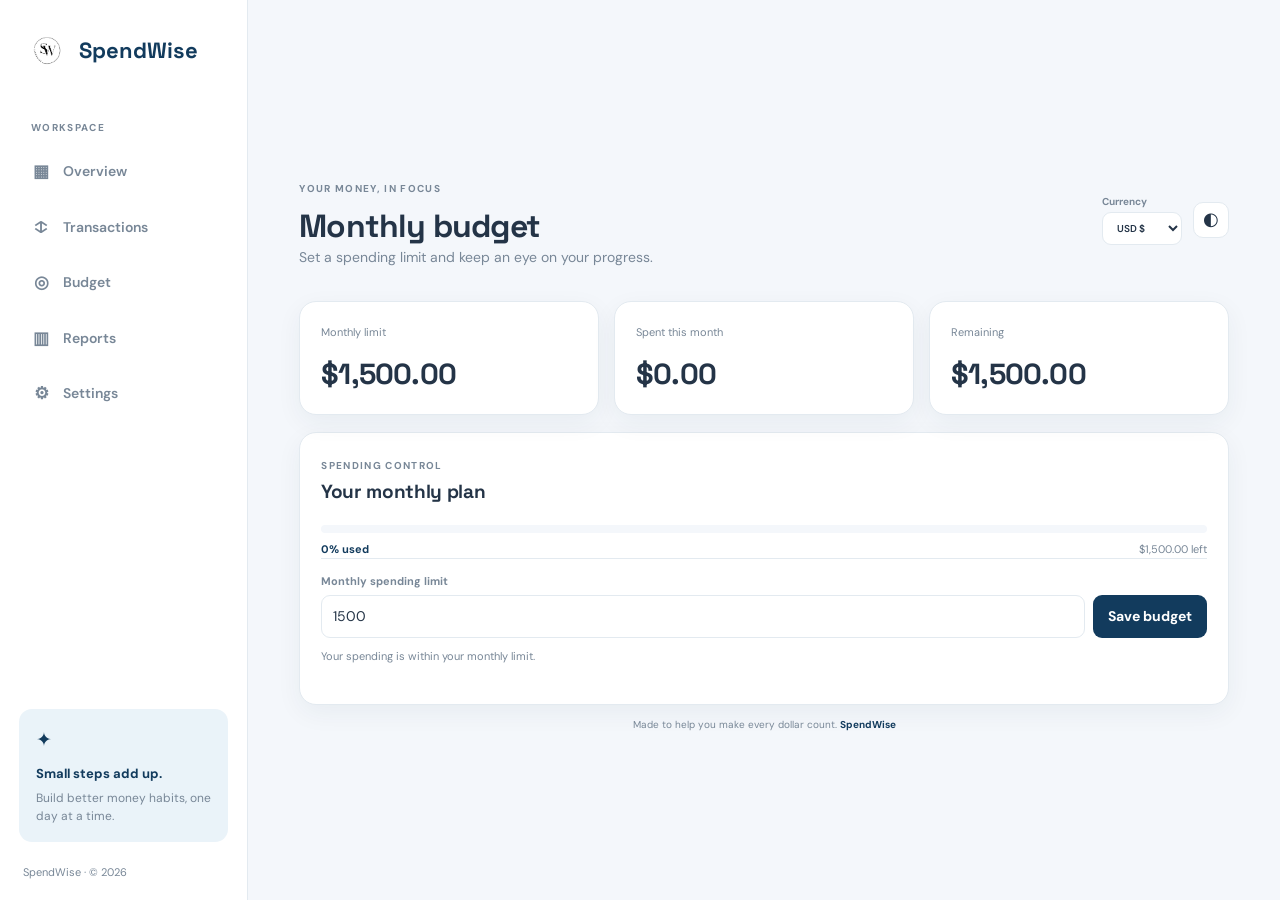
==== budget.html @ ab78cfbf "Create dedicated SpendWise budget page" ====
<!doctype html><html lang="en"><head><meta charset="utf-8"><meta name="viewport" content="width=device-width, initial-scale=1"><meta name="theme-color" content="#123b5d"><title>Monthly budget | SpendWise</title><link rel="icon" href="./Assets/Logo.jpg"><link rel="preconnect" href="https://fonts.googleapis.com"><link rel="preconnect" href="https://fonts.gstatic.com" crossorigin><link href="https://fonts.googleapis.com/css2?family=DM+Sans:wght@400;500;600;700&family=Space+Grotesk:wght@500;600;700&display=swap" rel="stylesheet"><link rel="stylesheet" href="./styles.css"><script src="./js/app.js" defer></script><script src="./js/budget.js" defer></script></head><body><div class="app-shell"><aside class="sidebar"><a class="brand" href="./index.html"><img src="./Assets/Logo.jpg" alt="" width="42" height="42"><span>SpendWise</span></a><div class="nav-caption">WORKSPACE</div><nav class="navigation" aria-label="Main navigation"><a class="nav-link" href="./index.html"><span>▦</span> Overview</a><a class="nav-link" href="./transactions.html"><span>↕</span> Transactions</a><a class="nav-link" href="./budget.html"><span>◎</span> Budget</a><a class="nav-link" href="./reports.html"><span>▥</span> Reports</a><a class="nav-link" href="./settings.html"><span>⚙</span> Settings</a></nav><div class="sidebar-bottom"><div class="sidebar-note"><span class="note-icon">✦</span><strong>Small steps add up.</strong><p>Build better money habits, one day at a time.</p></div><div class="sidebar-footer">SpendWise · © <span id="currentYear"></span></div></div></aside><main class="main-content"><header class="topbar"><div><p class="eyebrow">YOUR MONEY, IN FOCUS</p><h1>Monthly budget</h1><p class="page-subtitle">Set a spending limit and keep an eye on your progress.</p></div><div class="topbar-actions"><label class="currency-control"><span>Currency</span><select id="currencySelect"><option value="USD">USD $</option><option value="KES">KES KSh</option><option value="SSP">SSP £</option><option value="EUR">EUR €</option><option value="GBP">GBP £</option></select></label><button class="icon-button theme-button" id="themeToggle" type="button" aria-label="Toggle dark theme">◐</button></div></header><section class="summary-grid"><article class="summary-card"><span class="muted">Monthly limit</span><strong id="budgetLimit"></strong></article><article class="summary-card"><span class="muted">Spent this month</span><strong id="budgetSpent"></strong></article><article class="summary-card"><span class="muted">Remaining</span><strong id="budgetRemaining"></strong></article></section><section class="panel"><div class="panel-heading"><div><span class="eyebrow">SPENDING CONTROL</span><h2>Your monthly plan</h2></div></div><div class="progress-track"><span id="budgetProgress"></span></div><div class="progress-meta"><strong id="budgetPercent"></strong><span id="budgetStatus"></span></div><form id="budgetForm" class="budget-form"><label for="budgetInput">Monthly spending limit</label><div class="inline-form"><input id="budgetInput" type="number" min="0" step="0.01" required><button class="button button-primary" type="submit">Save budget</button></div></form><p class="budget-message" id="budgetMessage"></p></section><footer class="main-footer">Made to help you make every dollar count. <span>SpendWise</span></footer></main></div><div class="toast" id="toast" role="status" aria-live="polite"></div></body></html>
---- styles.css ----
:root{--navy:#123b5d;--blue:#2878b5;--blue-soft:#eaf3f9;--bg:#f4f7fb;--surface:#fff;--text:#243447;--muted:#788797;--border:#e3eaf0;--green:#16866a;--red:#d65a5a;--shadow:0 8px 26px rgba(22,54,79,.055);--radius:17px;color-scheme:light}
:root[data-theme="dark"]{--navy:#a6d5f2;--blue:#5aa9d9;--blue-soft:#1c3546;--bg:#101a23;--surface:#192733;--text:#e7eef4;--muted:#9eafbd;--border:#30414e;--green:#5cc6a2;--red:#f18a8a;--shadow:0 8px 26px rgba(0,0,0,.16);color-scheme:dark}
*{box-sizing:border-box}html{scroll-behavior:smooth}body{margin:0;background:var(--bg);color:var(--text);font-family:"DM Sans",sans-serif;font-size:14px;line-height:1.5}button,input,select,textarea{font:inherit}button{cursor:pointer}button:focus-visible,a:focus-visible,input:focus-visible,select:focus-visible,textarea:focus-visible{outline:3px solid color-mix(in srgb,var(--blue) 40%,transparent);outline-offset:2px}.app-shell{min-height:100vh;display:grid;grid-template-columns:248px minmax(0,1fr)}.sidebar{position:sticky;top:0;height:100vh;padding:29px 19px 20px;background:var(--surface);border-right:1px solid var(--border);display:flex;flex-direction:column}.brand{display:flex;align-items:center;gap:11px;margin:0 0 49px 7px;color:var(--navy);font:700 22px "Space Grotesk",sans-serif;text-decoration:none}.brand img{border-radius:12px;object-fit:cover}.nav-caption,.eyebrow{font-size:10px;font-weight:700;letter-spacing:1.35px;color:var(--muted)}.nav-caption{padding:0 12px;margin-bottom:12px}.navigation{display:grid;gap:6px}.nav-link{display:flex;align-items:center;gap:13px;padding:12px 13px;border-radius:10px;text-decoration:none;color:var(--muted);font-weight:600;transition:.18s}.nav-link span{width:18px;text-align:center;font-size:17px}.nav-link:hover,.nav-link.active{background:var(--blue-soft);color:var(--navy)}.sidebar-bottom{margin-top:auto}.sidebar-note{padding:17px;background:var(--blue-soft);border-radius:13px;color:var(--navy)}.note-icon{display:block;font-size:19px;margin-bottom:8px}.sidebar-note strong{font-size:13px}.sidebar-note p{margin:5px 0 0;color:var(--muted);font-size:12px}.sidebar-footer{margin:22px 4px 0;color:var(--muted);font-size:11px}.main-content{width:min(1440px,100%);margin:auto;padding:37px clamp(22px,4vw,58px) 22px}.topbar{display:flex;justify-content:space-between;align-items:center;gap:20px;margin-bottom:33px}.topbar h1{margin:5px 0 1px;font:700 clamp(25px,3vw,32px) "Space Grotesk",sans-serif;letter-spacing:-.8px}.wave{color:#d9a441;font-size:22px}.page-subtitle{margin:0;color:var(--muted)}.topbar-actions{display:flex;align-items:center;gap:11px}.currency-control{display:grid;gap:3px;color:var(--muted);font-size:10px;font-weight:700}.currency-control select{border:1px solid var(--border);background:var(--surface);color:var(--text);padding:8px 10px;border-radius:9px;font-weight:600}.button{border:0;border-radius:9px;padding:10px 15px;font-weight:700;transition:transform .15s,filter .15s}.button:hover{filter:brightness(.97);transform:translateY(-1px)}.button-primary{background:var(--navy);color:white}.button-secondary{background:var(--blue-soft);color:var(--navy)}.icon-button{width:36px;height:36px;border:1px solid var(--border);border-radius:10px;background:var(--surface);color:var(--text);font-size:20px;display:inline-grid;place-items:center}.theme-button{font-size:18px}.month-toolbar{display:flex;justify-content:space-between;align-items:center;margin-bottom:16px}.month-toolbar h2,.panel h2{font:700 19px "Space Grotesk",sans-serif;margin:4px 0 0;letter-spacing:-.35px}.month-controls{display:flex;gap:7px}.summary-grid{display:grid;grid-template-columns:repeat(3,minmax(0,1fr));gap:15px;margin-bottom:17px}.summary-card,.panel{background:var(--surface);border:1px solid var(--border);border-radius:var(--radius);box-shadow:var(--shadow)}.summary-card{padding:19px 21px;min-width:0}.summary-top{display:flex;justify-content:space-between;align-items:center;color:var(--muted);font-weight:600;font-size:12px}.summary-icon{width:32px;height:32px;display:grid;place-items:center;border-radius:10px;background:var(--blue-soft);color:var(--navy);font-size:17px}.income-icon{background:#e7f5ef;color:#16866a}.expense-icon{background:#fff0ee;color:#d65a5a}.summary-card>strong{display:block;margin:13px 0 3px;font:700 clamp(23px,3vw,29px) "Space Grotesk",sans-serif;letter-spacing:-.8px;overflow-wrap:anywhere}.summary-card p{margin:0;color:var(--muted);font-size:11px}.balance-card{background:var(--navy);border-color:var(--navy);color:#fff}.balance-card .summary-top,.balance-card p{color:#d5e4ee}.balance-card .summary-icon{background:rgba(255,255,255,.14);color:#fff}.balance-card.negative{background:#773d46;border-color:#773d46}.content-grid{display:grid;grid-template-columns:minmax(0,1fr) minmax(0,1.35fr);gap:17px;margin-bottom:17px}.panel{padding:21px;min-width:0}.panel-heading{display:flex;align-items:center;justify-content:space-between;gap:10px;margin-bottom:21px}.panel-icon{color:var(--blue);font-size:22px}.budget-numbers{display:flex;justify-content:space-between;gap:10px;margin-bottom:12px}.budget-numbers div{display:grid;gap:3px}.budget-numbers strong{font:700 19px "Space Grotesk",sans-serif}.muted{color:var(--muted);font-size:11px}.align-right{text-align:right}.progress-track,.mini-track{height:8px;border-radius:99px;background:var(--bg);overflow:hidden}.progress-track span{display:block;height:100%;width:0;border-radius:99px;background:var(--green);transition:width .25s}.progress-track span.over{background:var(--red)}.progress-meta{display:flex;justify-content:space-between;margin-top:8px;font-size:11px}.progress-meta strong{color:var(--navy)}.progress-meta span,.budget-message{color:var(--muted)}.budget-message{font-size:11px;margin:10px 0 18px}.budget-form{border-top:1px solid var(--border);padding-top:14px}.budget-form label,.modal-card label{display:block;margin:0 0 6px;font-size:11px;font-weight:700;color:var(--muted)}.inline-form{display:flex;gap:8px}.inline-form input,.modal-card input,.modal-card select,.modal-card textarea,.transaction-tools input,.transaction-tools select{min-width:0;width:100%;padding:10px 11px;border:1px solid var(--border);border-radius:9px;background:var(--surface);color:var(--text)}.inline-form input{flex:1}.inline-form button{white-space:nowrap}.chart-legend{font-size:11px;color:var(--muted)}.chart-legend i{display:inline-block;width:7px;height:7px;background:var(--blue);border-radius:50%;margin-right:5px}.chart-wrap{height:164px;position:relative}.spending-chart{height:100%;display:flex;align-items:flex-end;gap:3px;border-bottom:1px solid var(--border);padding:8px 0 0}.chart-column{height:100%;flex:1;min-width:0;display:flex;flex-direction:column;justify-content:flex-end;align-items:center;gap:5px}.chart-bar{display:block;width:min(100%,13px);min-height:0;background:linear-gradient(180deg,var(--blue),#75b5dc);border-radius:4px 4px 1px 1px}.chart-column small{height:13px;color:var(--muted);font-size:8px}.chart-empty{position:absolute;inset:25px 0 25px;display:grid;place-items:center;text-align:center;color:var(--muted);font-size:11px;pointer-events:none}.chart-empty[hidden]{display:none}.chart-footnote{color:var(--muted);font-size:10px;margin:10px 0 0}.lower-grid{grid-template-columns:minmax(0,.85fr) minmax(0,1.5fr)}.category-breakdown{display:grid;gap:15px}.category-row{display:grid;gap:7px}.category-meta{display:flex;justify-content:space-between;gap:10px;font-size:11px}.category-meta strong{font-weight:700}.mini-track{height:6px}.mini-track span{display:block;height:100%;border-radius:99px;background:var(--blue)}.empty-inline{margin:0}.transaction-heading{align-items:flex-start;margin-bottom:15px}.transaction-heading .muted{display:block;margin-top:3px}.text-button{border:0;background:none;padding:5px;color:var(--blue);font-size:11px;font-weight:700}.text-button:hover{text-decoration:underline}.transaction-tools{display:flex;gap:8px;margin-bottom:7px}.transaction-tools input{flex:1}.transaction-tools select{width:auto}.transaction-list{display:grid}.transaction-row{display:grid;grid-template-columns:35px minmax(0,1fr) auto auto;align-items:center;gap:10px;padding:11px 0;border-bottom:1px solid var(--border)}.transaction-icon{width:34px;height:34px;border-radius:10px;display:grid;place-items:center;background:var(--bg);font-size:16px}.transaction-description{display:grid;min-width:0;gap:2px}.transaction-description strong{font-size:11px;overflow:hidden;text-overflow:ellipsis;white-space:nowrap}.transaction-description span{font-size:10px;color:var(--muted)}.transaction-amount{font-size:11px;white-space:nowrap}.transaction-amount.income{color:var(--green)}.transaction-amount.expense{color:var(--red)}.transaction-actions{display:flex;gap:3px}.transaction-actions .icon-button{width:27px;height:27px;font-size:14px;border:0;background:transparent}.danger-text{color:var(--red)!important}.empty-state{padding:23px 10px;text-align:center}.empty-state[hidden]{display:none}.empty-state>span{font-size:25px;color:var(--blue)}.empty-state strong{display:block;margin-top:6px}.empty-state p{color:var(--muted);font-size:11px}.list-footer{display:flex;justify-content:flex-end;padding-top:9px}.main-footer{text-align:center;color:var(--muted);font-size:10px;padding:12px}.main-footer span{color:var(--navy);font-weight:700}.transaction-modal{border:0;padding:0;background:transparent;width:min(490px,calc(100% - 28px));max-width:none;color:var(--text)}.transaction-modal::backdrop{background:rgba(11,25,37,.55);backdrop-filter:blur(3px)}.modal-card{background:var(--surface);border:1px solid var(--border);border-radius:18px;padding:24px;box-shadow:0 20px 70px rgba(0,0,0,.2);display:grid;gap:9px}.modal-heading{display:flex;align-items:center;justify-content:space-between;margin-bottom:9px}.modal-heading h2{font:700 21px "Space Grotesk",sans-serif;margin:4px 0 0}.modal-card input,.modal-card select,.modal-card textarea{margin-bottom:5px}.modal-card textarea{resize:vertical}.form-row{display:grid;grid-template-columns:1fr 1fr;gap:10px}.modal-actions{display:flex;justify-content:flex-end;gap:8px;margin-top:10px}.toast{position:fixed;bottom:22px;left:50%;transform:translate(-50%,20px);opacity:0;pointer-events:none;background:var(--navy);color:white;padding:11px 17px;border-radius:10px;box-shadow:var(--shadow);font-size:12px;transition:.2s;z-index:10}.toast.show{opacity:1;transform:translate(-50%,0)}
@media(min-width:1500px){.main-content{padding-top:48px}.summary-card{padding:23px 25px}.panel{padding:25px}}
@media(max-width:1050px){.app-shell{grid-template-columns:210px minmax(0,1fr)}.sidebar{padding-inline:14px}.content-grid,.lower-grid{grid-template-columns:1fr}.chart-wrap{height:180px}.main-content{padding-inline:25px}}
@media(max-width:700px){.app-shell{display:block}.sidebar{position:relative;height:auto;padding:12px 15px;border-right:0;border-bottom:1px solid var(--border)}.brand{margin:0 0 12px 2px;font-size:19px}.brand img{width:35px;height:35px}.nav-caption,.sidebar-bottom{display:none}.navigation{display:flex;gap:4px;overflow-x:auto}.nav-link{white-space:nowrap;justify-content:center;padding:9px 11px;font-size:11px;flex:1}.nav-link span{font-size:14px}.main-content{padding:24px 15px 18px}.topbar{align-items:flex-start;flex-direction:column;margin-bottom:25px}.topbar-actions{width:100%;flex-wrap:wrap}.topbar-actions .button-primary{margin-left:auto}.summary-grid{grid-template-columns:1fr 1fr;gap:10px}.summary-card{padding:15px}.summary-card:first-child{grid-column:1/-1}.summary-card>strong{font-size:23px}.content-grid{gap:12px;margin-bottom:12px}.panel{padding:17px}.month-toolbar h2{font-size:17px}.transaction-row{grid-template-columns:32px minmax(0,1fr) auto}.transaction-actions{grid-column:2/-1;justify-self:end;margin-top:-4px}.transaction-amount{grid-column:3;grid-row:1}.transaction-tools{flex-wrap:wrap}.transaction-tools input{flex-basis:100%}.transaction-tools select{width:100%}.chart-wrap{height:145px}}
@media(max-width:390px){.nav-link{padding:8px 7px;font-size:10px;gap:5px}.nav-link span{display:none}.topbar-actions .button-primary{padding:9px 11px;font-size:11px}.currency-control select{max-width:105px}.summary-card{padding:13px}.summary-card>strong{font-size:20px}.panel{padding:14px}.form-row{grid-template-columns:1fr}.inline-form{flex-wrap:wrap}.inline-form button{width:100%}}
@media(prefers-reduced-motion:reduce){*,*::before,*::after{scroll-behavior:auto!important;transition:none!important;animation:none!important}}
.quick-links{display:flex;flex-wrap:wrap;gap:9px;margin-top:20px}.quick-links a{text-decoration:none}.settings-panel{margin-bottom:17px}.settings-panel>label{display:block;font-size:12px;font-weight:700;color:var(--muted);margin-bottom:7px}.settings-panel select{padding:11px;border:1px solid var(--border);border-radius:9px;background:var(--surface);color:var(--text);min-width:min(100%,320px)}.settings-row{display:flex;align-items:center;justify-content:space-between;gap:15px;border-top:1px solid var(--border);padding-top:17px;margin-top:20px}.settings-row p{margin:3px 0}.button-danger{background:#fff0ee;color:#b83d3d}.report-chart{height:190px;align-items:flex-end}.report-chart .chart-column{min-width:0}.report-chart .chart-bar{width:min(100%,14px)}.report-chart small{font-size:9px;color:var(--muted)}.empty-state{padding:20px}.transaction-actions{display:flex;gap:3px}.transaction-actions button{width:28px;height:28px;border:0;background:transparent}.progress-track span.over{background:var(--red)}@media(max-width:700px){.settings-row{align-items:flex-start;flex-direction:column}.quick-links a{flex:1;text-align:center}.report-chart{height:150px}}
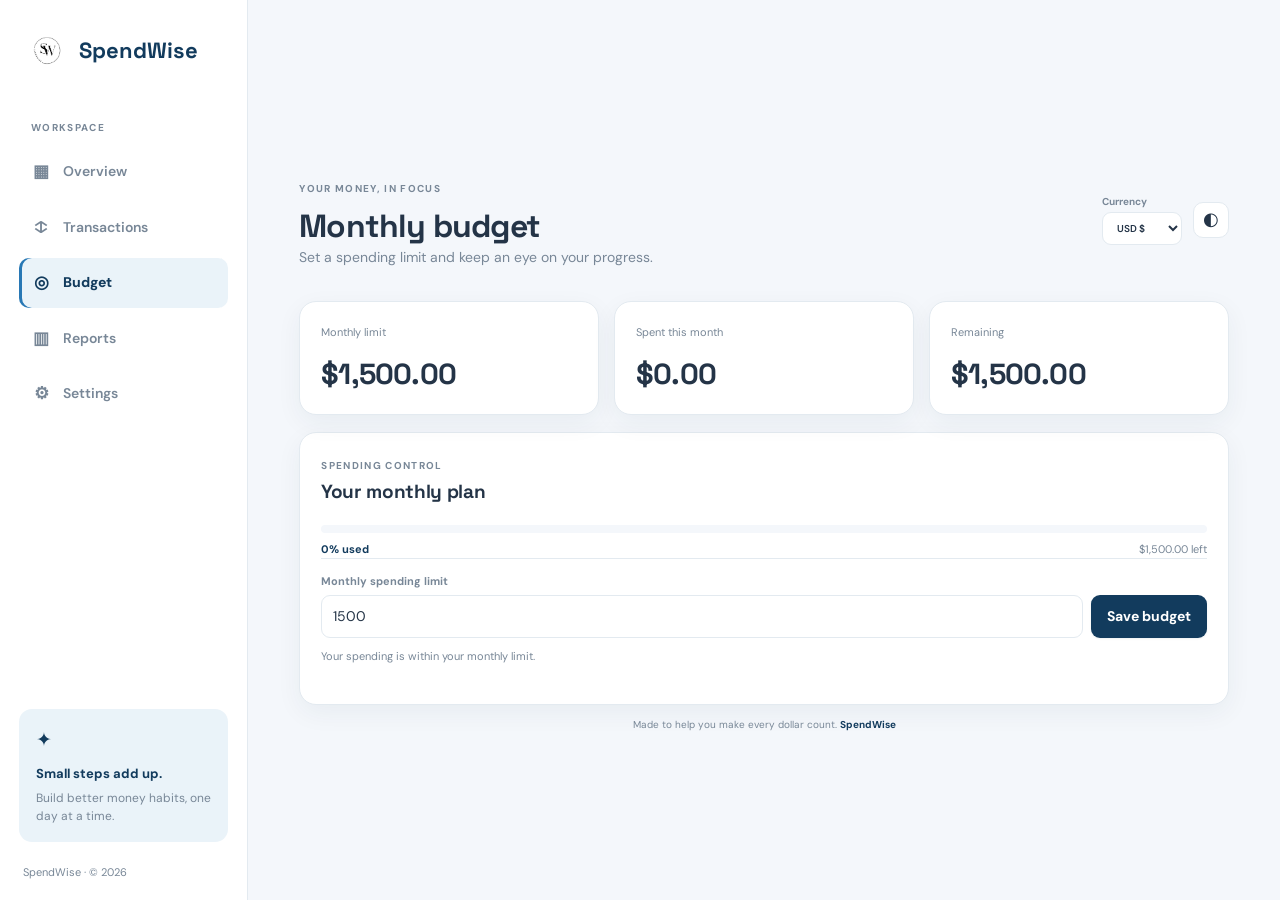
==== commit f703e421: "Bust cached stylesheet for updated button states" ====
--- a/budget.html
+++ b/budget.html
@@ -1 +1 @@
-<!doctype html><html lang="en"><head><meta charset="utf-8"><meta name="viewport" content="width=device-width, initial-scale=1"><meta name="theme-color" content="#123b5d"><title>Monthly budget | SpendWise</title><link rel="icon" href="./Assets/Logo.jpg"><link rel="preconnect" href="https://fonts.googleapis.com"><link rel="preconnect" href="https://fonts.gstatic.com" crossorigin><link href="https://fonts.googleapis.com/css2?family=DM+Sans:wght@400;500;600;700&family=Space+Grotesk:wght@500;600;700&display=swap" rel="stylesheet"><link rel="stylesheet" href="./styles.css"><script src="./js/app.js" defer></script><script src="./js/budget.js" defer></script></head><body><div class="app-shell"><aside class="sidebar"><a class="brand" href="./index.html"><img src="./Assets/Logo.jpg" alt="" width="42" height="42"><span>SpendWise</span></a><div class="nav-caption">WORKSPACE</div><nav class="navigation" aria-label="Main navigation"><a class="nav-link" href="./index.html"><span>▦</span> Overview</a><a class="nav-link" href="./transactions.html"><span>↕</span> Transactions</a><a class="nav-link" href="./budget.html"><span>◎</span> Budget</a><a class="nav-link" href="./reports.html"><span>▥</span> Reports</a><a class="nav-link" href="./settings.html"><span>⚙</span> Settings</a></nav><div class="sidebar-bottom"><div class="sidebar-note"><span class="note-icon">✦</span><strong>Small steps add up.</strong><p>Build better money habits, one day at a time.</p></div><div class="sidebar-footer">SpendWise · © <span id="currentYear"></span></div></div></aside><main class="main-content"><header class="topbar"><div><p class="eyebrow">YOUR MONEY, IN FOCUS</p><h1>Monthly budget</h1><p class="page-subtitle">Set a spending limit and keep an eye on your progress.</p></div><div class="topbar-actions"><label class="currency-control"><span>Currency</span><select id="currencySelect"><option value="USD">USD $</option><option value="KES">KES KSh</option><option value="SSP">SSP £</option><option value="EUR">EUR €</option><option value="GBP">GBP £</option></select></label><button class="icon-button theme-button" id="themeToggle" type="button" aria-label="Toggle dark theme">◐</button></div></header><section class="summary-grid"><article class="summary-card"><span class="muted">Monthly limit</span><strong id="budgetLimit"></strong></article><article class="summary-card"><span class="muted">Spent this month</span><strong id="budgetSpent"></strong></article><article class="summary-card"><span class="muted">Remaining</span><strong id="budgetRemaining"></strong></article></section><section class="panel"><div class="panel-heading"><div><span class="eyebrow">SPENDING CONTROL</span><h2>Your monthly plan</h2></div></div><div class="progress-track"><span id="budgetProgress"></span></div><div class="progress-meta"><strong id="budgetPercent"></strong><span id="budgetStatus"></span></div><form id="budgetForm" class="budget-form"><label for="budgetInput">Monthly spending limit</label><div class="inline-form"><input id="budgetInput" type="number" min="0" step="0.01" required><button class="button button-primary" type="submit">Save budget</button></div></form><p class="budget-message" id="budgetMessage"></p></section><footer class="main-footer">Made to help you make every dollar count. <span>SpendWise</span></footer></main></div><div class="toast" id="toast" role="status" aria-live="polite"></div></body></html>+<!doctype html><html lang="en"><head><meta charset="utf-8"><meta name="viewport" content="width=device-width, initial-scale=1"><meta name="theme-color" content="#123b5d"><title>Monthly budget | SpendWise</title><link rel="icon" href="./Assets/Logo.jpg"><link rel="preconnect" href="https://fonts.googleapis.com"><link rel="preconnect" href="https://fonts.gstatic.com" crossorigin><link href="https://fonts.googleapis.com/css2?family=DM+Sans:wght@400;500;600;700&family=Space+Grotesk:wght@500;600;700&display=swap" rel="stylesheet"><link rel="stylesheet" href="./styles.css?v=20261110-buttons"><script src="./js/app.js" defer></script><script src="./js/budget.js" defer></script></head><body><div class="app-shell"><aside class="sidebar"><a class="brand" href="./index.html"><img src="./Assets/Logo.jpg" alt="" width="42" height="42"><span>SpendWise</span></a><div class="nav-caption">WORKSPACE</div><nav class="navigation" aria-label="Main navigation"><a class="nav-link" href="./index.html"><span>▦</span> Overview</a><a class="nav-link" href="./transactions.html"><span>↕</span> Transactions</a><a class="nav-link" href="./budget.html"><span>◎</span> Budget</a><a class="nav-link" href="./reports.html"><span>▥</span> Reports</a><a class="nav-link" href="./settings.html"><span>⚙</span> Settings</a></nav><div class="sidebar-bottom"><div class="sidebar-note"><span class="note-icon">✦</span><strong>Small steps add up.</strong><p>Build better money habits, one day at a time.</p></div><div class="sidebar-footer">SpendWise · © <span id="currentYear"></span></div></div></aside><main class="main-content"><header class="topbar"><div><p class="eyebrow">YOUR MONEY, IN FOCUS</p><h1>Monthly budget</h1><p class="page-subtitle">Set a spending limit and keep an eye on your progress.</p></div><div class="topbar-actions"><label class="currency-control"><span>Currency</span><select id="currencySelect"><option value="USD">USD $</option><option value="KES">KES KSh</option><option value="SSP">SSP £</option><option value="EUR">EUR €</option><option value="GBP">GBP £</option></select></label><button class="icon-button theme-button" id="themeToggle" type="button" aria-label="Toggle dark theme">◐</button></div></header><section class="summary-grid"><article class="summary-card"><span class="muted">Monthly limit</span><strong id="budgetLimit"></strong></article><article class="summary-card"><span class="muted">Spent this month</span><strong id="budgetSpent"></strong></article><article class="summary-card"><span class="muted">Remaining</span><strong id="budgetRemaining"></strong></article></section><section class="panel"><div class="panel-heading"><div><span class="eyebrow">SPENDING CONTROL</span><h2>Your monthly plan</h2></div></div><div class="progress-track"><span id="budgetProgress"></span></div><div class="progress-meta"><strong id="budgetPercent"></strong><span id="budgetStatus"></span></div><form id="budgetForm" class="budget-form"><label for="budgetInput">Monthly spending limit</label><div class="inline-form"><input id="budgetInput" type="number" min="0" step="0.01" required><button class="button button-primary" type="submit">Save budget</button></div></form><p class="budget-message" id="budgetMessage"></p></section><footer class="main-footer">Made to help you make every dollar count. <span>SpendWise</span></footer></main></div><div class="toast" id="toast" role="status" aria-live="polite"></div></body></html>
--- a/styles.css
+++ b/styles.css
@@ -6,4 +6,142 @@
 @media(max-width:700px){.app-shell{display:block}.sidebar{position:relative;height:auto;padding:12px 15px;border-right:0;border-bottom:1px solid var(--border)}.brand{margin:0 0 12px 2px;font-size:19px}.brand img{width:35px;height:35px}.nav-caption,.sidebar-bottom{display:none}.navigation{display:flex;gap:4px;overflow-x:auto}.nav-link{white-space:nowrap;justify-content:center;padding:9px 11px;font-size:11px;flex:1}.nav-link span{font-size:14px}.main-content{padding:24px 15px 18px}.topbar{align-items:flex-start;flex-direction:column;margin-bottom:25px}.topbar-actions{width:100%;flex-wrap:wrap}.topbar-actions .button-primary{margin-left:auto}.summary-grid{grid-template-columns:1fr 1fr;gap:10px}.summary-card{padding:15px}.summary-card:first-child{grid-column:1/-1}.summary-card>strong{font-size:23px}.content-grid{gap:12px;margin-bottom:12px}.panel{padding:17px}.month-toolbar h2{font-size:17px}.transaction-row{grid-template-columns:32px minmax(0,1fr) auto}.transaction-actions{grid-column:2/-1;justify-self:end;margin-top:-4px}.transaction-amount{grid-column:3;grid-row:1}.transaction-tools{flex-wrap:wrap}.transaction-tools input{flex-basis:100%}.transaction-tools select{width:100%}.chart-wrap{height:145px}}
 @media(max-width:390px){.nav-link{padding:8px 7px;font-size:10px;gap:5px}.nav-link span{display:none}.topbar-actions .button-primary{padding:9px 11px;font-size:11px}.currency-control select{max-width:105px}.summary-card{padding:13px}.summary-card>strong{font-size:20px}.panel{padding:14px}.form-row{grid-template-columns:1fr}.inline-form{flex-wrap:wrap}.inline-form button{width:100%}}
 @media(prefers-reduced-motion:reduce){*,*::before,*::after{scroll-behavior:auto!important;transition:none!important;animation:none!important}}
-.quick-links{display:flex;flex-wrap:wrap;gap:9px;margin-top:20px}.quick-links a{text-decoration:none}.settings-panel{margin-bottom:17px}.settings-panel>label{display:block;font-size:12px;font-weight:700;color:var(--muted);margin-bottom:7px}.settings-panel select{padding:11px;border:1px solid var(--border);border-radius:9px;background:var(--surface);color:var(--text);min-width:min(100%,320px)}.settings-row{display:flex;align-items:center;justify-content:space-between;gap:15px;border-top:1px solid var(--border);padding-top:17px;margin-top:20px}.settings-row p{margin:3px 0}.button-danger{background:#fff0ee;color:#b83d3d}.report-chart{height:190px;align-items:flex-end}.report-chart .chart-column{min-width:0}.report-chart .chart-bar{width:min(100%,14px)}.report-chart small{font-size:9px;color:var(--muted)}.empty-state{padding:20px}.transaction-actions{display:flex;gap:3px}.transaction-actions button{width:28px;height:28px;border:0;background:transparent}.progress-track span.over{background:var(--red)}@media(max-width:700px){.settings-row{align-items:flex-start;flex-direction:column}.quick-links a{flex:1;text-align:center}.report-chart{height:150px}}+.quick-links{display:flex;flex-wrap:wrap;gap:9px;margin-top:20px}.quick-links a{text-decoration:none}.settings-panel{margin-bottom:17px}.settings-panel>label{display:block;font-size:12px;font-weight:700;color:var(--muted);margin-bottom:7px}.settings-panel select{padding:11px;border:1px solid var(--border);border-radius:9px;background:var(--surface);color:var(--text);min-width:min(100%,320px)}.settings-row{display:flex;align-items:center;justify-content:space-between;gap:15px;border-top:1px solid var(--border);padding-top:17px;margin-top:20px}.settings-row p{margin:3px 0}.button-danger{background:#fff0ee;color:#b83d3d}.report-chart{height:190px;align-items:flex-end}.report-chart .chart-column{min-width:0}.report-chart .chart-bar{width:min(100%,14px)}.report-chart small{font-size:9px;color:var(--muted)}.empty-state{padding:20px}.transaction-actions{display:flex;gap:3px}.transaction-actions button{width:28px;height:28px;border:0;background:transparent}.progress-track span.over{background:var(--red)}@media(max-width:700px){.settings-row{align-items:flex-start;flex-direction:column}.quick-links a{flex:1;text-align:center}.report-chart{height:150px}}
+
+/* Shared interactive button states */
+.button,.icon-button,.text-button,.transaction-actions button,.quick-links a{
+  -webkit-tap-highlight-color:transparent;
+}
+.button{
+  display:inline-flex;
+  align-items:center;
+  justify-content:center;
+  gap:7px;
+  border:1px solid transparent;
+  box-shadow:0 1px 2px rgba(18,59,93,.08);
+  transition:background-color .18s ease,color .18s ease,border-color .18s ease,box-shadow .18s ease,transform .18s ease,filter .18s ease;
+}
+.button-primary:hover{
+  background:var(--blue);
+  box-shadow:0 6px 15px rgba(40,120,181,.2);
+  transform:translateY(-2px);
+}
+.button-secondary:hover{
+  background:var(--blue);
+  color:#fff;
+  box-shadow:0 5px 13px rgba(40,120,181,.16);
+  transform:translateY(-2px);
+}
+.button-danger:hover{
+  background:var(--red);
+  color:#fff;
+  box-shadow:0 5px 13px rgba(214,90,90,.18);
+  transform:translateY(-2px);
+}
+.button:active,.icon-button:active,.transaction-actions button:active{
+  transform:translateY(0) scale(.97);
+  box-shadow:none;
+}
+.button:focus-visible,.icon-button:focus-visible,.text-button:focus-visible,
+.transaction-actions button:focus-visible,.quick-links a:focus-visible{
+  outline:3px solid color-mix(in srgb,var(--blue) 45%,transparent);
+  outline-offset:3px;
+}
+.button:disabled,.button[aria-disabled="true"],.icon-button:disabled{
+  opacity:.48;
+  cursor:not-allowed;
+  transform:none;
+  box-shadow:none;
+}
+.icon-button{
+  transition:background-color .18s ease,color .18s ease,border-color .18s ease,box-shadow .18s ease,transform .18s ease;
+}
+.icon-button:hover{
+  background:var(--blue-soft);
+  border-color:color-mix(in srgb,var(--blue) 35%,var(--border));
+  color:var(--navy);
+  box-shadow:0 3px 9px rgba(18,59,93,.08);
+  transform:translateY(-1px);
+}
+.text-button{
+  border-radius:7px;
+  transition:background-color .18s ease,color .18s ease;
+}
+.text-button:hover{
+  background:var(--blue-soft);
+  color:var(--navy);
+  text-decoration:none;
+}
+.transaction-actions button{
+  display:inline-grid;
+  place-items:center;
+  border-radius:7px;
+  color:var(--muted);
+  cursor:pointer;
+  transition:background-color .18s ease,color .18s ease,transform .18s ease;
+}
+.transaction-actions button:hover{
+  background:var(--blue-soft);
+  color:var(--navy);
+  transform:translateY(-1px);
+}
+.transaction-actions button.danger-text:hover{
+  background:#fff0ee;
+  color:#b83d3d!important;
+}
+.quick-links a{
+  display:inline-flex;
+  align-items:center;
+  justify-content:center;
+  padding:10px 14px;
+  border:1px solid var(--border);
+  border-radius:9px;
+  background:var(--surface);
+  color:var(--navy);
+  font-weight:700;
+  transition:background-color .18s ease,color .18s ease,border-color .18s ease,box-shadow .18s ease,transform .18s ease;
+}
+.quick-links a:hover{
+  background:var(--blue-soft);
+  border-color:color-mix(in srgb,var(--blue) 35%,var(--border));
+  box-shadow:0 4px 12px rgba(18,59,93,.07);
+  transform:translateY(-2px);
+}
+@media(hover:none){
+  .button:hover,.icon-button:hover,.transaction-actions button:hover,.quick-links a:hover{
+    transform:none;
+  }
+}
+@media(prefers-reduced-motion:reduce){
+  .button,.icon-button,.text-button,.transaction-actions button,.quick-links a{
+    transition:none!important;
+  }
+}
+
+
+/* Persistent active/current states */
+.nav-link.active{
+  position:relative;
+  background:var(--blue-soft);
+  color:var(--navy);
+  font-weight:800;
+  box-shadow:inset 3px 0 0 var(--blue);
+}
+.button.active,.button[aria-pressed="true"],.button[aria-current="page"]{
+  background:var(--blue);
+  color:#fff;
+  border-color:var(--blue);
+  box-shadow:inset 0 1px 2px rgba(0,0,0,.12),0 2px 7px rgba(40,120,181,.14);
+  transform:none;
+}
+.button-secondary.active,.button-secondary[aria-pressed="true"]{
+  background:var(--navy);
+  color:#fff;
+  border-color:var(--navy);
+}
+.icon-button.active,.icon-button[aria-pressed="true"]{
+  background:var(--blue);
+  border-color:var(--blue);
+  color:#fff;
+  box-shadow:0 2px 8px rgba(40,120,181,.18);
+}
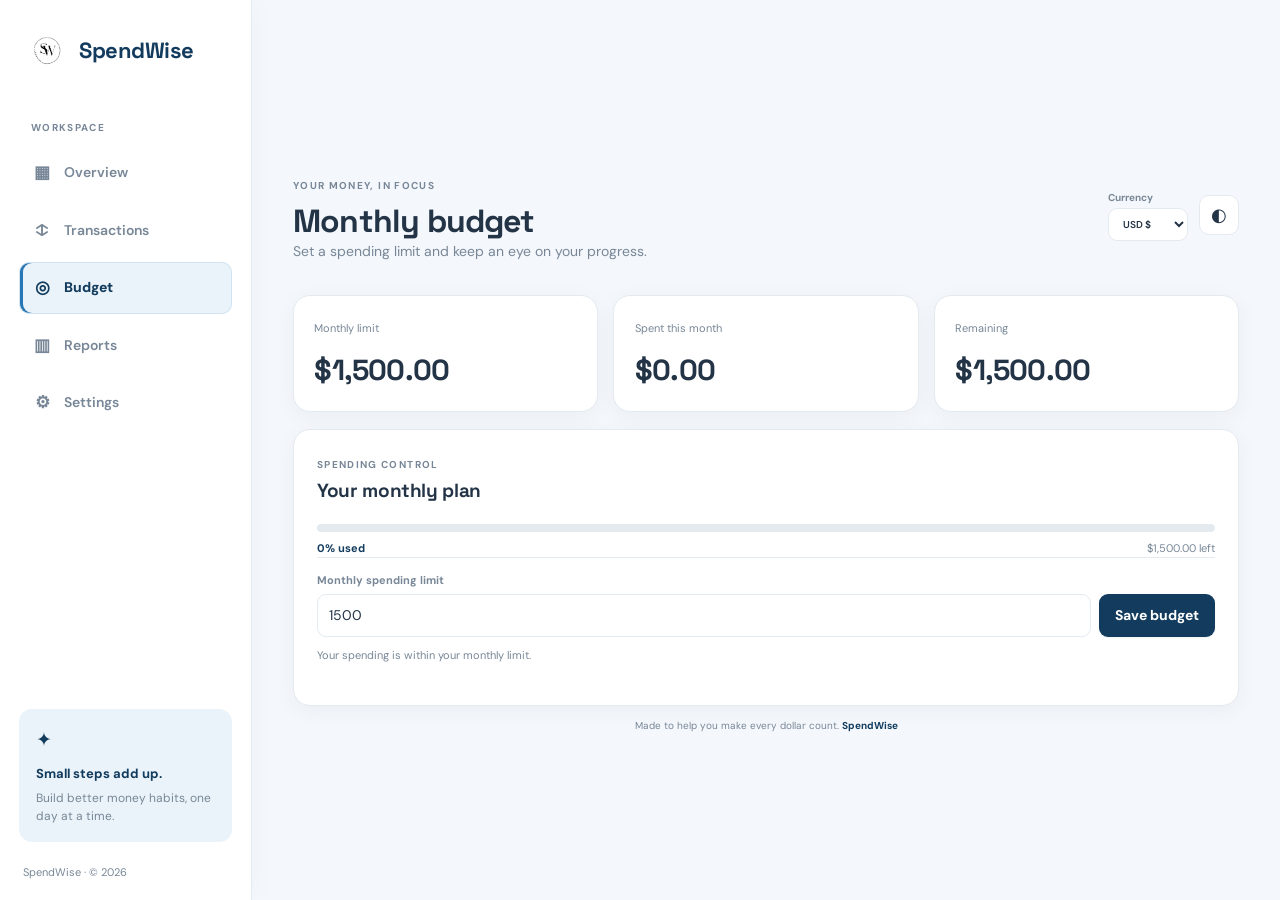
==== commit 983d7dec: "Refresh responsive stylesheet on budget.html" ====
--- a/budget.html
+++ b/budget.html
@@ -1 +1 @@
-<!doctype html><html lang="en"><head><meta charset="utf-8"><meta name="viewport" content="width=device-width, initial-scale=1"><meta name="theme-color" content="#123b5d"><title>Monthly budget | SpendWise</title><link rel="icon" href="./Assets/Logo.jpg"><link rel="preconnect" href="https://fonts.googleapis.com"><link rel="preconnect" href="https://fonts.gstatic.com" crossorigin><link href="https://fonts.googleapis.com/css2?family=DM+Sans:wght@400;500;600;700&family=Space+Grotesk:wght@500;600;700&display=swap" rel="stylesheet"><link rel="stylesheet" href="./styles.css?v=20261110-buttons"><script src="./js/app.js" defer></script><script src="./js/budget.js" defer></script></head><body><div class="app-shell"><aside class="sidebar"><a class="brand" href="./index.html"><img src="./Assets/Logo.jpg" alt="" width="42" height="42"><span>SpendWise</span></a><div class="nav-caption">WORKSPACE</div><nav class="navigation" aria-label="Main navigation"><a class="nav-link" href="./index.html"><span>▦</span> Overview</a><a class="nav-link" href="./transactions.html"><span>↕</span> Transactions</a><a class="nav-link" href="./budget.html"><span>◎</span> Budget</a><a class="nav-link" href="./reports.html"><span>▥</span> Reports</a><a class="nav-link" href="./settings.html"><span>⚙</span> Settings</a></nav><div class="sidebar-bottom"><div class="sidebar-note"><span class="note-icon">✦</span><strong>Small steps add up.</strong><p>Build better money habits, one day at a time.</p></div><div class="sidebar-footer">SpendWise · © <span id="currentYear"></span></div></div></aside><main class="main-content"><header class="topbar"><div><p class="eyebrow">YOUR MONEY, IN FOCUS</p><h1>Monthly budget</h1><p class="page-subtitle">Set a spending limit and keep an eye on your progress.</p></div><div class="topbar-actions"><label class="currency-control"><span>Currency</span><select id="currencySelect"><option value="USD">USD $</option><option value="KES">KES KSh</option><option value="SSP">SSP £</option><option value="EUR">EUR €</option><option value="GBP">GBP £</option></select></label><button class="icon-button theme-button" id="themeToggle" type="button" aria-label="Toggle dark theme">◐</button></div></header><section class="summary-grid"><article class="summary-card"><span class="muted">Monthly limit</span><strong id="budgetLimit"></strong></article><article class="summary-card"><span class="muted">Spent this month</span><strong id="budgetSpent"></strong></article><article class="summary-card"><span class="muted">Remaining</span><strong id="budgetRemaining"></strong></article></section><section class="panel"><div class="panel-heading"><div><span class="eyebrow">SPENDING CONTROL</span><h2>Your monthly plan</h2></div></div><div class="progress-track"><span id="budgetProgress"></span></div><div class="progress-meta"><strong id="budgetPercent"></strong><span id="budgetStatus"></span></div><form id="budgetForm" class="budget-form"><label for="budgetInput">Monthly spending limit</label><div class="inline-form"><input id="budgetInput" type="number" min="0" step="0.01" required><button class="button button-primary" type="submit">Save budget</button></div></form><p class="budget-message" id="budgetMessage"></p></section><footer class="main-footer">Made to help you make every dollar count. <span>SpendWise</span></footer></main></div><div class="toast" id="toast" role="status" aria-live="polite"></div></body></html>+<!doctype html><html lang="en"><head><meta charset="utf-8"><meta name="viewport" content="width=device-width, initial-scale=1"><meta name="theme-color" content="#123b5d"><title>Monthly budget | SpendWise</title><link rel="icon" href="./Assets/Logo.jpg"><link rel="preconnect" href="https://fonts.googleapis.com"><link rel="preconnect" href="https://fonts.gstatic.com" crossorigin><link href="https://fonts.googleapis.com/css2?family=DM+Sans:wght@400;500;600;700&family=Space+Grotesk:wght@500;600;700&display=swap" rel="stylesheet"><link rel="stylesheet" href="./styles.css?v=20261110-responsive-2"><script src="./js/app.js" defer></script><script src="./js/budget.js" defer></script></head><body><div class="app-shell"><aside class="sidebar"><a class="brand" href="./index.html"><img src="./Assets/Logo.jpg" alt="" width="42" height="42"><span>SpendWise</span></a><div class="nav-caption">WORKSPACE</div><nav class="navigation" aria-label="Main navigation"><a class="nav-link" href="./index.html"><span>▦</span> Overview</a><a class="nav-link" href="./transactions.html"><span>↕</span> Transactions</a><a class="nav-link" href="./budget.html"><span>◎</span> Budget</a><a class="nav-link" href="./reports.html"><span>▥</span> Reports</a><a class="nav-link" href="./settings.html"><span>⚙</span> Settings</a></nav><div class="sidebar-bottom"><div class="sidebar-note"><span class="note-icon">✦</span><strong>Small steps add up.</strong><p>Build better money habits, one day at a time.</p></div><div class="sidebar-footer">SpendWise · © <span id="currentYear"></span></div></div></aside><main class="main-content"><header class="topbar"><div><p class="eyebrow">YOUR MONEY, IN FOCUS</p><h1>Monthly budget</h1><p class="page-subtitle">Set a spending limit and keep an eye on your progress.</p></div><div class="topbar-actions"><label class="currency-control"><span>Currency</span><select id="currencySelect"><option value="USD">USD $</option><option value="KES">KES KSh</option><option value="SSP">SSP £</option><option value="EUR">EUR €</option><option value="GBP">GBP £</option></select></label><button class="icon-button theme-button" id="themeToggle" type="button" aria-label="Toggle dark theme">◐</button></div></header><section class="summary-grid"><article class="summary-card"><span class="muted">Monthly limit</span><strong id="budgetLimit"></strong></article><article class="summary-card"><span class="muted">Spent this month</span><strong id="budgetSpent"></strong></article><article class="summary-card"><span class="muted">Remaining</span><strong id="budgetRemaining"></strong></article></section><section class="panel"><div class="panel-heading"><div><span class="eyebrow">SPENDING CONTROL</span><h2>Your monthly plan</h2></div></div><div class="progress-track"><span id="budgetProgress"></span></div><div class="progress-meta"><strong id="budgetPercent"></strong><span id="budgetStatus"></span></div><form id="budgetForm" class="budget-form"><label for="budgetInput">Monthly spending limit</label><div class="inline-form"><input id="budgetInput" type="number" min="0" step="0.01" required><button class="button button-primary" type="submit">Save budget</button></div></form><p class="budget-message" id="budgetMessage"></p></section><footer class="main-footer">Made to help you make every dollar count. <span>SpendWise</span></footer></main></div><div class="toast" id="toast" role="status" aria-live="polite"></div></body></html>
--- a/styles.css
+++ b/styles.css
@@ -145,3 +145,234 @@
   color:#fff;
   box-shadow:0 2px 8px rgba(40,120,181,.18);
 }
+
+
+/* =========================================================
+   SpendWise UI refinement — responsive layout system
+   ========================================================= */
+:root{
+  --content-gutter:clamp(16px,3.2vw,48px);
+  --surface-raised:var(--surface);
+  --focus-ring:0 0 0 4px color-mix(in srgb,var(--blue) 18%,transparent);
+}
+html{scroll-padding-top:24px}
+body{
+  min-width:320px;
+  -webkit-font-smoothing:antialiased;
+  text-rendering:optimizeLegibility;
+}
+.app-shell{grid-template-columns:252px minmax(0,1fr)}
+.sidebar{
+  z-index:20;
+  box-shadow:4px 0 24px rgba(18,59,93,.025);
+}
+.brand{letter-spacing:-.45px}
+.nav-link{
+  min-height:44px;
+  border:1px solid transparent;
+}
+.nav-link.active{
+  border-color:color-mix(in srgb,var(--blue) 13%,transparent);
+}
+.main-content{
+  width:min(1500px,100%);
+  padding:clamp(24px,3.2vw,48px) var(--content-gutter) 28px;
+}
+.topbar{align-items:center}
+.topbar h1{line-height:1.15}
+.topbar-actions{flex-shrink:0}
+.summary-grid{gap:clamp(10px,1.2vw,17px)}
+.summary-card,.panel{
+  box-shadow:0 5px 22px rgba(22,54,79,.045);
+  transition:border-color .18s ease,box-shadow .18s ease;
+}
+.summary-card:hover,.panel:hover{
+  border-color:color-mix(in srgb,var(--blue) 18%,var(--border));
+}
+.summary-card{padding:clamp(16px,1.6vw,23px)}
+.panel{padding:clamp(17px,1.8vw,25px)}
+.panel-heading{flex-wrap:wrap}
+.button{min-height:40px}
+.icon-button{min-width:40px;min-height:40px}
+input,select,textarea{max-width:100%}
+.inline-form input,.transaction-tools input,.transaction-tools select,
+.settings-panel select{min-height:42px}
+.transaction-row{min-height:58px}
+.transaction-description strong{font-size:12px}
+.transaction-description span{font-size:11px}
+.transaction-amount{font-size:12px}
+.chart-column small{font-size:9px}
+.progress-track,.mini-track{background:color-mix(in srgb,var(--muted) 12%,var(--bg))}
+.modal-card{max-height:min(90dvh,780px);overflow-y:auto}
+.toast{width:max-content;max-width:calc(100vw - 32px);text-align:center}
+:where(a,button,input,select,textarea):focus-visible{
+  outline:3px solid color-mix(in srgb,var(--blue) 55%,transparent);
+  outline-offset:3px;
+  box-shadow:var(--focus-ring);
+}
+
+/* Wide laptops and desktop monitors */
+@media(min-width:1500px){
+  .app-shell{grid-template-columns:270px minmax(0,1fr)}
+  .sidebar{padding-inline:22px}
+  .main-content{padding-inline:clamp(44px,4vw,72px)}
+  .summary-grid{gap:20px}
+  .content-grid{gap:20px}
+}
+
+/* Tablet and compact laptop */
+@media(max-width:1050px){
+  .app-shell{grid-template-columns:210px minmax(0,1fr)}
+  .sidebar{padding:24px 13px 18px}
+  .brand{font-size:20px;margin-left:3px}
+  .main-content{padding:28px 22px 22px}
+  .summary-grid{grid-template-columns:repeat(3,minmax(0,1fr))}
+  .content-grid,.lower-grid{grid-template-columns:repeat(2,minmax(0,1fr))}
+  .panel{min-width:0}
+  .chart-wrap{height:160px}
+}
+
+/* Small tablets and large phones */
+@media(max-width:760px){
+  .app-shell{display:block;min-height:100vh}
+  .sidebar{
+    position:sticky;
+    top:0;
+    height:auto;
+    padding:10px 14px 9px;
+    border:0;
+    border-bottom:1px solid var(--border);
+    box-shadow:0 5px 18px rgba(18,59,93,.07);
+    background:color-mix(in srgb,var(--surface) 94%,transparent);
+    backdrop-filter:blur(14px);
+  }
+  .brand{margin:0 0 9px 2px;font-size:19px;gap:9px}
+  .brand img{width:34px;height:34px}
+  .nav-caption,.sidebar-bottom{display:none}
+  .navigation{
+    display:flex;
+    gap:5px;
+    overflow-x:auto;
+    overflow-y:hidden;
+    padding:0 0 2px;
+    scrollbar-width:none;
+    -webkit-overflow-scrolling:touch;
+  }
+  .navigation::-webkit-scrollbar{display:none}
+  .nav-link{
+    flex:0 0 auto;
+    min-height:39px;
+    padding:8px 12px;
+    font-size:11px;
+    border-radius:9px;
+  }
+  .nav-link span{font-size:14px;width:auto}
+  .nav-link.active{box-shadow:inset 0 -2px 0 var(--blue)}
+  .main-content{padding:23px 16px 20px}
+  .topbar{
+    align-items:flex-start;
+    flex-direction:row;
+    flex-wrap:wrap;
+    gap:14px;
+    margin-bottom:22px;
+  }
+  .topbar>div:first-child{min-width:0;flex:1 1 220px}
+  .topbar-actions{width:auto;gap:8px}
+  .topbar-actions .button-primary{margin-left:0}
+  .summary-grid{grid-template-columns:repeat(2,minmax(0,1fr))}
+  .summary-card:first-child{grid-column:auto}
+  .content-grid,.lower-grid{grid-template-columns:1fr;gap:12px}
+  .panel{padding:18px}
+  .month-toolbar{gap:10px;align-items:flex-end}
+  .transaction-tools{flex-wrap:wrap}
+  .transaction-tools input{flex:1 1 100%}
+  .transaction-tools select{flex:1 1 140px;width:auto}
+  .quick-links{display:grid;grid-template-columns:repeat(2,minmax(0,1fr))}
+  .quick-links a{min-width:0}
+  .settings-row{align-items:flex-start;flex-direction:column}
+  .report-chart{height:170px}
+}
+
+/* Mobile phones */
+@media(max-width:520px){
+  .main-content{padding:20px 13px 18px}
+  .topbar{gap:12px;margin-bottom:20px}
+  .topbar h1{font-size:25px}
+  .page-subtitle{font-size:12px}
+  .topbar-actions{
+    flex:1 1 100%;
+    display:flex;
+    align-items:center;
+    flex-wrap:wrap;
+  }
+  .topbar-actions .button-primary{margin-left:auto}
+  .currency-control select{min-height:39px}
+  .summary-grid{gap:9px}
+  .summary-card{padding:14px; border-radius:14px}
+  .summary-top{font-size:11px;gap:6px}
+  .summary-icon{width:29px;height:29px}
+  .summary-card>strong{font-size:clamp(19px,6vw,24px);margin:10px 0 2px}
+  .summary-card p{font-size:10px}
+  .panel{padding:15px;border-radius:14px}
+  .panel-heading{margin-bottom:15px}
+  .panel h2,.month-toolbar h2{font-size:17px}
+  .budget-numbers strong{font-size:17px}
+  .inline-form{flex-wrap:wrap}
+  .inline-form input{flex:1 1 100%}
+  .inline-form button{width:100%}
+  .transaction-row{
+    grid-template-columns:32px minmax(0,1fr) auto;
+    gap:8px;
+    padding:10px 0;
+  }
+  .transaction-actions{
+    grid-column:2/-1;
+    justify-self:end;
+    margin-top:-2px;
+  }
+  .transaction-actions button{width:34px;height:34px}
+  .transaction-description strong{font-size:11px}
+  .transaction-description span{font-size:10px}
+  .transaction-amount{font-size:11px}
+  .month-toolbar{align-items:center}
+  .month-controls{flex-shrink:0}
+  .month-controls .icon-button{width:36px;min-width:36px;height:36px;min-height:36px}
+  .chart-wrap{height:140px}
+  .report-chart{height:145px}
+  .form-row{grid-template-columns:1fr}
+  .modal-card{padding:18px;border-radius:15px}
+  .modal-actions{display:grid;grid-template-columns:1fr 1fr}
+  .modal-actions .button{width:100%}
+  .quick-links{grid-template-columns:1fr}
+  .quick-links a{width:100%}
+  .settings-panel select{width:100%;min-width:0}
+  .settings-row .button{width:100%}
+  .main-footer{padding:16px 8px}
+}
+
+/* Very narrow devices */
+@media(max-width:360px){
+  .sidebar{padding-inline:9px}
+  .brand{font-size:17px}
+  .nav-link{padding:8px 9px;font-size:10px}
+  .nav-link span{display:none}
+  .main-content{padding-inline:10px}
+  .summary-card{padding:11px}
+  .summary-card>strong{font-size:18px}
+  .panel{padding:12px}
+  .topbar h1{font-size:23px}
+  .button{padding:9px 11px;font-size:12px}
+  .transaction-row{grid-template-columns:29px minmax(0,1fr) auto;gap:6px}
+  .transaction-icon{width:29px;height:29px}
+}
+
+/* Prevent accidental horizontal scrolling in data-heavy sections */
+.content-grid>*,.summary-grid>*,.panel,.summary-card,
+.transaction-list,.transaction-row,.category-row{min-width:0}
+.transaction-tools>*{max-width:100%}
+@media(hover:none){
+  .summary-card:hover,.panel:hover{border-color:var(--border);box-shadow:var(--shadow)}
+}
+@media(prefers-reduced-motion:reduce){
+  .summary-card,.panel{transition:none!important}
+}
